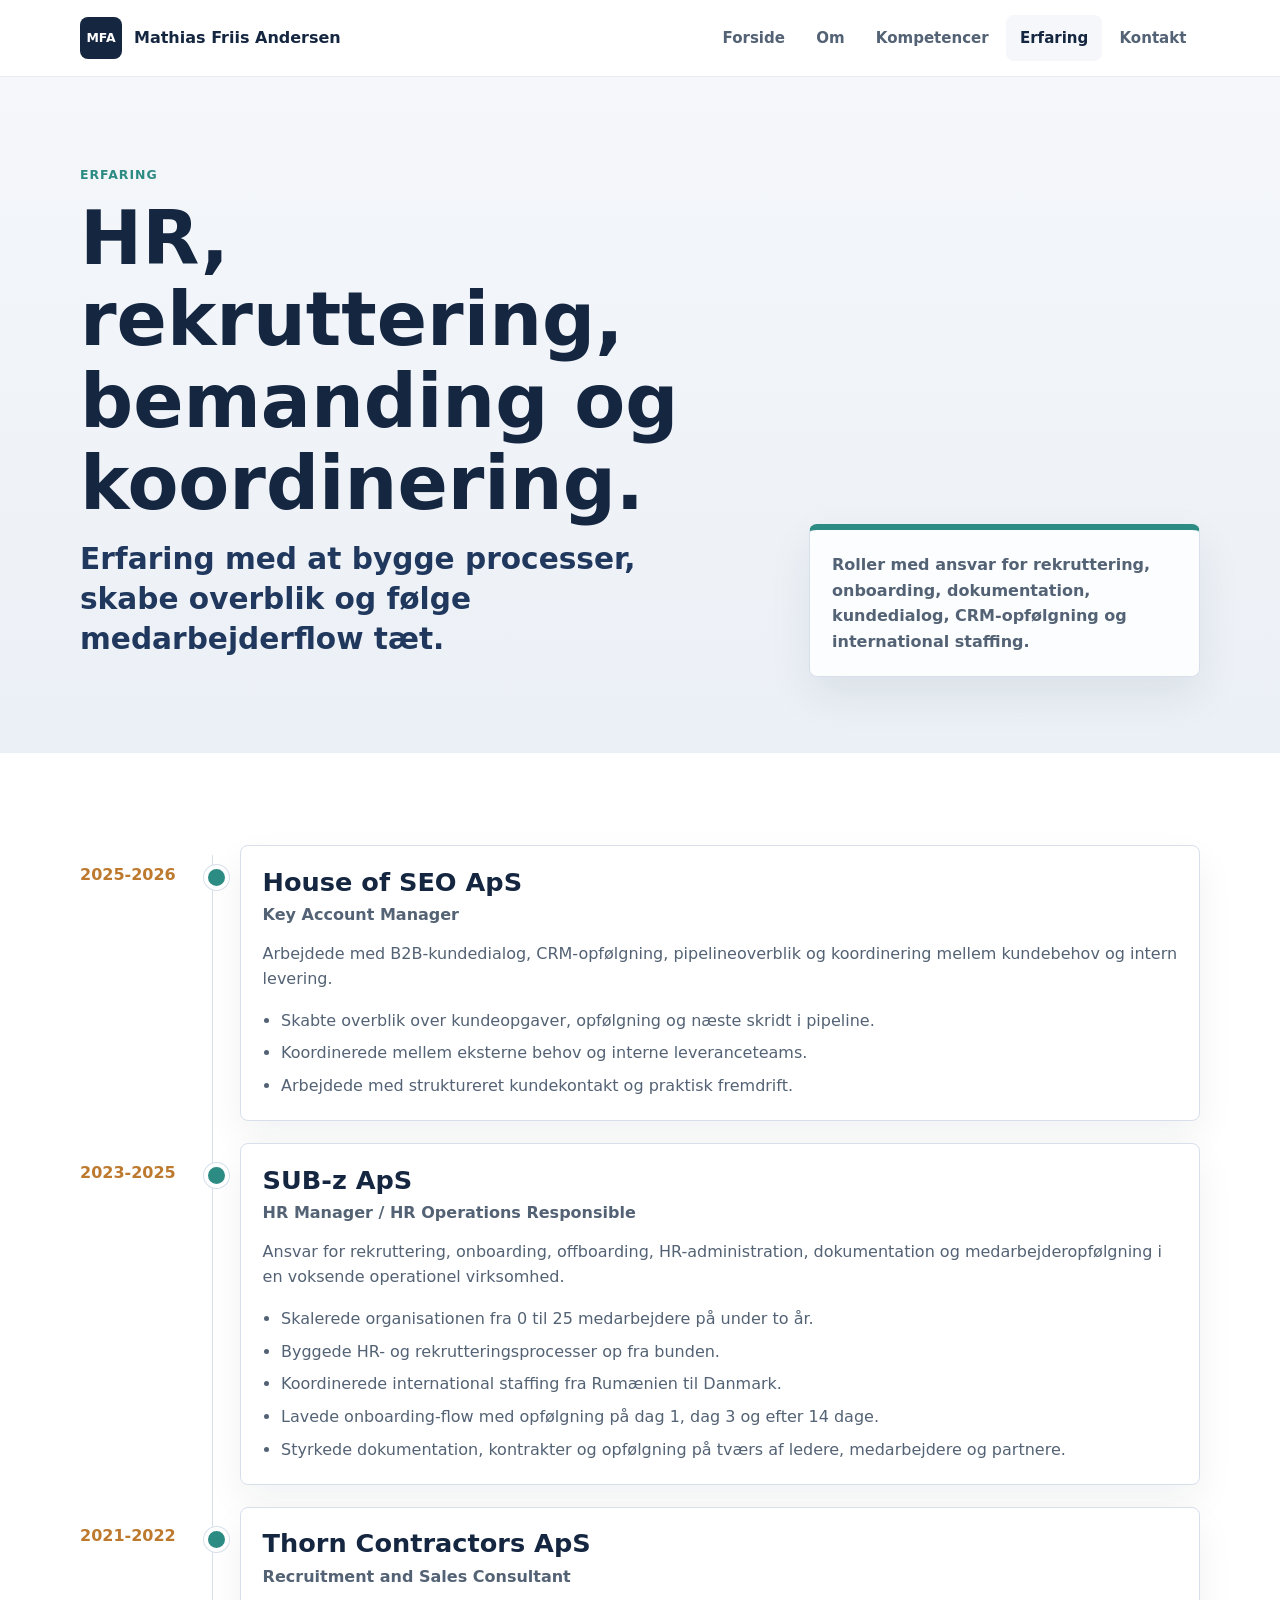
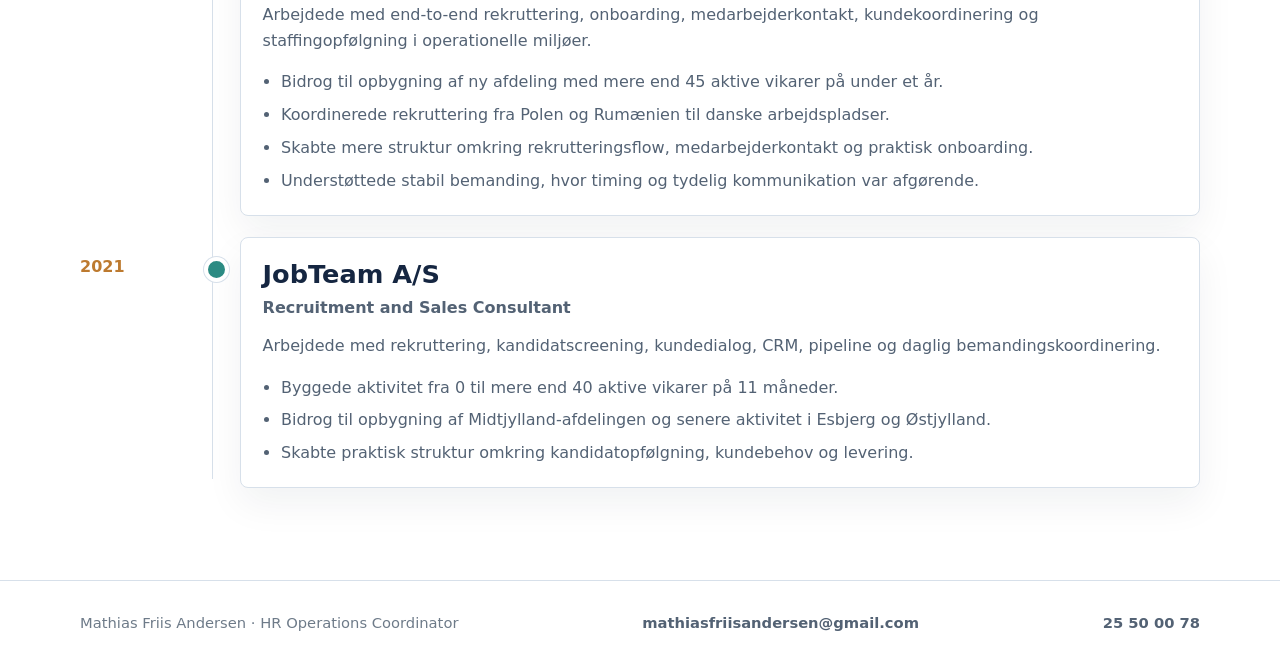
==== erfaring.html @ 8d1782e9 "Initial personal profile website" ====
<!doctype html>
<html lang="da">
  <head>
    <meta charset="utf-8" />
    <meta name="viewport" content="width=device-width, initial-scale=1" />
    <title>Erfaring | Mathias Friis Andersen</title>
    <meta
      name="description"
      content="Erfaring for Mathias Friis Andersen inden for HR operations, rekruttering, onboarding, staffing, kundedialog og praktisk koordinering."
    />
    <script>
      document.documentElement.classList.add("js-enabled");
    </script>
    <link rel="stylesheet" href="style.css" />
  </head>
  <body data-page="erfaring">
    <header class="site-header" data-site-header>
      <nav class="nav" aria-label="Primær navigation">
        <a class="brand" href="index.html" aria-label="Mathias Friis Andersen">
          <span class="brand-mark">MFA</span>
          <span class="brand-text">Mathias Friis Andersen</span>
        </a>

        <button class="nav-toggle" type="button" aria-expanded="false" aria-controls="site-menu" data-nav-toggle>
          <span></span>
          <span></span>
          <span></span>
          <span class="sr-only">Åbn menu</span>
        </button>

        <div class="nav-links" id="site-menu" data-nav-menu>
          <a href="index.html" data-page-link="home">Forside</a>
          <a href="om.html" data-page-link="om">Om</a>
          <a href="kompetencer.html" data-page-link="kompetencer">Kompetencer</a>
          <a href="erfaring.html" data-page-link="erfaring">Erfaring</a>
          <a href="kontakt.html" data-page-link="kontakt">Kontakt</a>
        </div>
      </nav>
    </header>

    <main>
      <section class="page-hero section-band">
        <div class="container page-hero-grid">
          <div class="reveal">
            <p class="eyebrow">Erfaring</p>
            <h1>HR, rekruttering, bemanding og koordinering.</h1>
            <p class="hero-lead">
              Erfaring med at bygge processer, skabe overblik og følge medarbejderflow tæt.
            </p>
          </div>
          <div class="page-hero-note reveal">
            <p>
              Roller med ansvar for rekruttering, onboarding, dokumentation, kundedialog,
              CRM-opfølgning og international staffing.
            </p>
          </div>
        </div>
      </section>

      <section class="section">
        <div class="container">
          <div class="timeline timeline-wide">
            <article class="timeline-item reveal">
              <div class="timeline-date">2025-2026</div>
              <div class="timeline-content">
                <h2>House of SEO ApS</h2>
                <p class="role">Key Account Manager</p>
                <p>
                  Arbejdede med B2B-kundedialog, CRM-opfølgning, pipelineoverblik og koordinering
                  mellem kundebehov og intern levering.
                </p>
                <ul>
                  <li>Skabte overblik over kundeopgaver, opfølgning og næste skridt i pipeline.</li>
                  <li>Koordinerede mellem eksterne behov og interne leveranceteams.</li>
                  <li>Arbejdede med struktureret kundekontakt og praktisk fremdrift.</li>
                </ul>
              </div>
            </article>

            <article class="timeline-item reveal">
              <div class="timeline-date">2023-2025</div>
              <div class="timeline-content">
                <h2>SUB-z ApS</h2>
                <p class="role">HR Manager / HR Operations Responsible</p>
                <p>
                  Ansvar for rekruttering, onboarding, offboarding, HR-administration,
                  dokumentation og medarbejderopfølgning i en voksende operationel virksomhed.
                </p>
                <ul>
                  <li>Skalerede organisationen fra 0 til 25 medarbejdere på under to år.</li>
                  <li>Byggede HR- og rekrutteringsprocesser op fra bunden.</li>
                  <li>Koordinerede international staffing fra Rumænien til Danmark.</li>
                  <li>Lavede onboarding-flow med opfølgning på dag 1, dag 3 og efter 14 dage.</li>
                  <li>Styrkede dokumentation, kontrakter og opfølgning på tværs af ledere, medarbejdere og partnere.</li>
                </ul>
              </div>
            </article>

            <article class="timeline-item reveal">
              <div class="timeline-date">2021-2022</div>
              <div class="timeline-content">
                <h2>Thorn Contractors ApS</h2>
                <p class="role">Recruitment and Sales Consultant</p>
                <p>
                  Arbejdede med end-to-end rekruttering, onboarding, medarbejderkontakt,
                  kundekoordinering og staffingopfølgning i operationelle miljøer.
                </p>
                <ul>
                  <li>Bidrog til opbygning af ny afdeling med mere end 45 aktive vikarer på under et år.</li>
                  <li>Koordinerede rekruttering fra Polen og Rumænien til danske arbejdspladser.</li>
                  <li>Skabte mere struktur omkring rekrutteringsflow, medarbejderkontakt og praktisk onboarding.</li>
                  <li>Understøttede stabil bemanding, hvor timing og tydelig kommunikation var afgørende.</li>
                </ul>
              </div>
            </article>

            <article class="timeline-item reveal">
              <div class="timeline-date">2021</div>
              <div class="timeline-content">
                <h2>JobTeam A/S</h2>
                <p class="role">Recruitment and Sales Consultant</p>
                <p>
                  Arbejdede med rekruttering, kandidatscreening, kundedialog, CRM, pipeline
                  og daglig bemandingskoordinering.
                </p>
                <ul>
                  <li>Byggede aktivitet fra 0 til mere end 40 aktive vikarer på 11 måneder.</li>
                  <li>Bidrog til opbygning af Midtjylland-afdelingen og senere aktivitet i Esbjerg og Østjylland.</li>
                  <li>Skabte praktisk struktur omkring kandidatopfølgning, kundebehov og levering.</li>
                </ul>
              </div>
            </article>
          </div>
        </div>
      </section>
    </main>

    <footer class="footer">
      <div class="container footer-inner">
        <span>Mathias Friis Andersen · HR Operations Coordinator</span>
        <a href="mailto:mathiasfriisandersen@gmail.com">mathiasfriisandersen@gmail.com</a>
        <a href="tel:+4525500078">25 50 00 78</a>
      </div>
    </footer>

    <script src="script.js"></script>
  </body>
</html>
---- style.css ----
:root {
  --ink: #102033;
  --navy: #152641;
  --navy-2: #20385d;
  --slate: #536274;
  --muted: #6e7b89;
  --paper: #f5f7fa;
  --soft: #e8eef5;
  --line: #d7e0ea;
  --white: #ffffff;
  --teal: #2c8b83;
  --teal-soft: #dff2ef;
  --amber: #bd7a2f;
  --shadow: 0 24px 70px rgba(16, 32, 51, 0.12);
  --radius: 8px;
  --container: 1120px;
  --header-height: 76px;
}

* {
  box-sizing: border-box;
}

html {
  scroll-behavior: smooth;
}

body {
  margin: 0;
  background: var(--white);
  color: var(--ink);
  font-family:
    Inter, ui-sans-serif, system-ui, -apple-system, BlinkMacSystemFont, "Segoe UI", sans-serif;
  line-height: 1.6;
  text-rendering: optimizeLegibility;
}

body.nav-open {
  overflow: hidden;
}

a {
  color: inherit;
  text-decoration: none;
}

p,
h1,
h2,
h3 {
  margin-top: 0;
}

ul {
  margin: 0;
  padding-left: 1.15rem;
}

li + li {
  margin-top: 0.45rem;
}

::selection {
  background: var(--teal-soft);
  color: var(--navy);
}

.sr-only {
  position: absolute;
  width: 1px;
  height: 1px;
  padding: 0;
  margin: -1px;
  overflow: hidden;
  clip: rect(0, 0, 0, 0);
  white-space: nowrap;
  border: 0;
}

.container {
  width: min(100% - 40px, var(--container));
  margin-inline: auto;
}

.site-header {
  position: sticky;
  top: 0;
  z-index: 20;
  background: rgba(255, 255, 255, 0.92);
  border-bottom: 1px solid rgba(215, 224, 234, 0.65);
  backdrop-filter: blur(18px);
  transition:
    box-shadow 180ms ease,
    background 180ms ease;
}

.site-header.is-scrolled {
  background: rgba(255, 255, 255, 0.97);
  box-shadow: 0 10px 34px rgba(16, 32, 51, 0.08);
}

.nav {
  width: min(100% - 40px, var(--container));
  min-height: var(--header-height);
  margin-inline: auto;
  display: flex;
  align-items: center;
  justify-content: space-between;
  gap: 1rem;
}

.brand {
  display: inline-flex;
  align-items: center;
  gap: 0.75rem;
  min-width: 0;
  font-weight: 750;
  color: var(--navy);
}

.brand-mark {
  width: 42px;
  height: 42px;
  display: inline-grid;
  place-items: center;
  flex: 0 0 auto;
  border-radius: var(--radius);
  background: var(--navy);
  color: var(--white);
  font-size: 0.78rem;
  letter-spacing: 0;
}

.brand-text {
  overflow: hidden;
  text-overflow: ellipsis;
  white-space: nowrap;
}

.nav-links {
  display: flex;
  align-items: center;
  gap: 0.25rem;
}

.nav-links a {
  position: relative;
  padding: 0.7rem 0.85rem;
  border-radius: var(--radius);
  color: var(--slate);
  font-size: 0.94rem;
  font-weight: 650;
  transition:
    background 160ms ease,
    color 160ms ease;
}

.nav-links a:hover,
.nav-links a.is-active {
  background: var(--paper);
  color: var(--navy);
}

.nav-toggle {
  width: 44px;
  height: 44px;
  display: none;
  place-items: center;
  border: 1px solid var(--line);
  border-radius: var(--radius);
  background: var(--white);
  cursor: pointer;
}

.nav-toggle span:not(.sr-only) {
  width: 18px;
  height: 2px;
  display: block;
  grid-area: 1 / 1;
  background: var(--navy);
  border-radius: 999px;
  transition:
    transform 180ms ease,
    opacity 180ms ease;
}

.nav-toggle span:nth-child(1) {
  transform: translateY(-6px);
}

.nav-toggle span:nth-child(3) {
  transform: translateY(6px);
}

.nav-toggle[aria-expanded="true"] span:nth-child(1) {
  transform: rotate(45deg);
}

.nav-toggle[aria-expanded="true"] span:nth-child(2) {
  opacity: 0;
}

.nav-toggle[aria-expanded="true"] span:nth-child(3) {
  transform: rotate(-45deg);
}

.section {
  padding: 92px 0;
  scroll-margin-top: calc(var(--header-height) + 24px);
}

.section-band {
  background:
    linear-gradient(180deg, rgba(245, 247, 250, 0.98), rgba(232, 238, 245, 0.78)),
    var(--paper);
}

.section-muted {
  background: var(--paper);
}

.hero {
  min-height: calc(100vh - var(--header-height));
  display: flex;
  align-items: center;
  padding: 78px 0 84px;
}

.page-hero {
  padding: 88px 0 76px;
}

.page-hero h1 {
  max-width: 900px;
  font-size: clamp(2.65rem, 5.8vw, 4.65rem);
}

.hero-grid {
  display: grid;
  grid-template-columns: minmax(0, 1fr) minmax(360px, 0.82fr);
  gap: 56px;
  align-items: center;
}

.page-hero-grid {
  display: grid;
  grid-template-columns: minmax(0, 1fr) minmax(320px, 0.58fr);
  gap: 56px;
  align-items: end;
}

.eyebrow {
  margin-bottom: 0.8rem;
  color: var(--teal);
  font-size: 0.78rem;
  font-weight: 800;
  letter-spacing: 0.08em;
  text-transform: uppercase;
}

h1,
h2,
h3 {
  color: var(--navy);
  line-height: 1.1;
  letter-spacing: 0;
}

h1 {
  max-width: 760px;
  margin-bottom: 1rem;
  font-size: clamp(3.1rem, 8vw, 5.9rem);
}

h2 {
  max-width: 820px;
  margin-bottom: 1rem;
  font-size: clamp(2rem, 4vw, 3.1rem);
}

h3 {
  margin-bottom: 0.35rem;
  font-size: 1.22rem;
}

.hero-lead {
  max-width: 660px;
  margin-bottom: 1.05rem;
  color: var(--navy-2);
  font-size: clamp(1.32rem, 2.5vw, 1.85rem);
  line-height: 1.35;
  font-weight: 730;
}

.hero-text,
.body-copy p,
.section-heading p + h2 + p,
.contact p {
  color: var(--slate);
}

.hero-text {
  max-width: 650px;
  margin-bottom: 2rem;
  font-size: 1.05rem;
}

.page-hero-note {
  padding: 1.35rem;
  border: 1px solid var(--line);
  border-top: 6px solid var(--teal);
  border-radius: var(--radius);
  background: rgba(255, 255, 255, 0.84);
  box-shadow: 0 18px 44px rgba(16, 32, 51, 0.08);
}

.page-hero-note p {
  margin-bottom: 0;
  color: var(--slate);
  font-weight: 650;
}

.hero-actions {
  display: flex;
  flex-wrap: wrap;
  gap: 0.9rem;
}

.btn {
  min-height: 48px;
  display: inline-flex;
  align-items: center;
  justify-content: center;
  gap: 0.45rem;
  padding: 0.78rem 1.15rem;
  border: 1px solid transparent;
  border-radius: var(--radius);
  font-weight: 800;
  line-height: 1.2;
  transition:
    transform 160ms ease,
    box-shadow 160ms ease,
    background 160ms ease,
    border-color 160ms ease;
}

.btn:hover {
  transform: translateY(-2px);
}

.btn-primary {
  background: var(--navy);
  color: var(--white);
  box-shadow: 0 16px 34px rgba(21, 38, 65, 0.24);
}

.btn-primary:hover {
  box-shadow: 0 20px 40px rgba(21, 38, 65, 0.28);
}

.btn-secondary {
  background: var(--white);
  border-color: var(--line);
  color: var(--navy);
}

.btn-secondary:hover {
  border-color: rgba(44, 139, 131, 0.45);
  box-shadow: 0 14px 30px rgba(16, 32, 51, 0.08);
}

.portrait-card {
  position: relative;
  min-height: 560px;
  display: grid;
  place-items: center;
  isolation: isolate;
}

.portrait-glow {
  position: absolute;
  inset: 12% 6% 8% 2%;
  z-index: -1;
  border-radius: 38% 34% 40% 32%;
  background:
    radial-gradient(circle at 35% 30%, rgba(44, 139, 131, 0.2), transparent 44%),
    linear-gradient(135deg, rgba(21, 38, 65, 0.14), rgba(189, 122, 47, 0.14));
  filter: blur(20px);
  opacity: 0.9;
}

.portrait-frame {
  width: min(100%, 410px);
  overflow: hidden;
  border: 1px solid rgba(215, 224, 234, 0.92);
  border-radius: var(--radius);
  background: rgba(255, 255, 255, 0.9);
  box-shadow: 0 28px 76px rgba(16, 32, 51, 0.16);
  animation: portraitFloat 7s ease-in-out infinite;
}

.portrait-media {
  position: relative;
  min-height: 456px;
  overflow: hidden;
  background:
    linear-gradient(160deg, rgba(21, 38, 65, 0.12), rgba(44, 139, 131, 0.12)),
    var(--paper);
}

.portrait-media img {
  width: 100%;
  height: 456px;
  display: block;
  object-fit: cover;
  object-position: center;
}

.portrait-fallback {
  position: absolute;
  inset: 0;
  display: none;
  place-items: center;
  background:
    linear-gradient(160deg, rgba(21, 38, 65, 0.94), rgba(32, 56, 93, 0.88)),
    var(--navy);
  color: var(--white);
  font-size: clamp(4rem, 10vw, 6.7rem);
  font-weight: 850;
}

.portrait-media.is-missing img {
  display: none;
}

.portrait-media.is-missing .portrait-fallback {
  display: grid;
}

.portrait-caption {
  padding: 1.1rem 1.2rem;
  border-top: 1px solid var(--line);
}

.portrait-caption span {
  display: block;
  color: var(--navy);
  font-weight: 850;
}

.portrait-caption p {
  margin: 0.25rem 0 0;
  color: var(--slate);
  font-weight: 650;
}

.portrait-label {
  position: absolute;
  z-index: 2;
  padding: 0.55rem 0.75rem;
  border: 1px solid rgba(215, 224, 234, 0.9);
  border-radius: var(--radius);
  background: rgba(255, 255, 255, 0.93);
  color: var(--navy);
  font-size: 0.84rem;
  font-weight: 850;
  box-shadow: 0 16px 34px rgba(16, 32, 51, 0.1);
  animation: labelDrift 8s ease-in-out infinite;
}

.label-one {
  top: 9%;
  left: 0;
}

.label-two {
  top: 22%;
  right: 0;
  animation-delay: -2s;
}

.label-three {
  bottom: 24%;
  left: 4%;
  animation-delay: -4s;
}

.label-four {
  right: 3%;
  bottom: 12%;
  animation-delay: -6s;
}

@keyframes portraitFloat {
  0%,
  100% {
    transform: translateY(0);
  }

  50% {
    transform: translateY(-10px);
  }
}

@keyframes labelDrift {
  0%,
  100% {
    transform: translateY(0);
  }

  50% {
    transform: translateY(-6px);
  }
}

.profile-signal {
  position: relative;
  overflow: hidden;
  border: 1px solid rgba(215, 224, 234, 0.92);
  border-radius: var(--radius);
  background: rgba(255, 255, 255, 0.88);
  box-shadow: var(--shadow);
}

.profile-signal::before {
  content: "";
  position: absolute;
  inset: 0;
  border-top: 6px solid var(--teal);
  pointer-events: none;
}

.signal-top {
  display: flex;
  justify-content: space-between;
  gap: 1rem;
  padding: 1.35rem 1.35rem 1.1rem;
  border-bottom: 1px solid var(--line);
}

.signal-label {
  color: var(--navy);
  font-weight: 820;
}

.signal-status {
  color: var(--muted);
  font-size: 0.86rem;
  text-align: right;
}

.metric-list {
  padding: 0.2rem 1.35rem;
}

.metric-row {
  display: grid;
  grid-template-columns: 96px minmax(0, 1fr);
  gap: 1rem;
  align-items: center;
  padding: 1.1rem 0;
  border-bottom: 1px solid var(--line);
}

.metric-row:last-child {
  border-bottom: 0;
}

.metric-value {
  color: var(--navy);
  font-size: 2.25rem;
  font-weight: 850;
  line-height: 1;
}

.metric-text {
  color: var(--slate);
  font-weight: 650;
}

.results-section {
  padding-top: 78px;
}

.metric-card-grid {
  display: grid;
  grid-template-columns: repeat(3, minmax(0, 1fr));
  gap: 1rem;
}

.metric-card {
  min-height: 180px;
  display: grid;
  align-content: center;
  gap: 0.85rem;
  padding: 1.35rem;
  border: 1px solid var(--line);
  border-radius: var(--radius);
  background: var(--white);
  box-shadow: 0 16px 38px rgba(16, 32, 51, 0.06);
}

.metric-card .metric-value {
  font-size: clamp(2.4rem, 5vw, 4.1rem);
}

.flow-strip {
  display: grid;
  grid-template-columns: repeat(3, 1fr);
  gap: 1px;
  margin: 0 1.35rem 1.25rem;
  overflow: hidden;
  border: 1px solid var(--line);
  border-radius: var(--radius);
  background: var(--line);
}

.flow-strip span {
  padding: 0.78rem 0.5rem;
  background: var(--paper);
  color: var(--navy);
  text-align: center;
  font-weight: 800;
}

.signal-map {
  width: calc(100% - 2.7rem);
  height: auto;
  display: block;
  margin: 0 1.35rem 1.35rem;
  border: 1px solid var(--line);
  border-radius: var(--radius);
  background: var(--white);
}

.node circle {
  fill: var(--navy);
}

.node text {
  fill: var(--white);
  font-size: 20px;
  font-weight: 800;
  text-anchor: middle;
  font-family: inherit;
}

.node.accent circle {
  fill: var(--amber);
}

.two-col {
  display: grid;
  grid-template-columns: 0.9fr 1.1fr;
  gap: 56px;
  align-items: start;
}

.content-grid {
  display: grid;
  grid-template-columns: 0.78fr 1.22fr;
  gap: 56px;
  align-items: start;
}

.section-heading {
  max-width: 830px;
  margin-bottom: 34px;
}

.body-copy {
  color: var(--slate);
  font-size: 1.05rem;
}

.body-copy p:last-child,
.contact p:last-child {
  margin-bottom: 0;
}

.skill-grid {
  display: grid;
  grid-template-columns: repeat(5, minmax(0, 1fr));
  gap: 0.75rem;
}

.skill-grid span {
  min-height: 70px;
  display: flex;
  align-items: center;
  padding: 0.9rem 1rem;
  border: 1px solid var(--line);
  border-radius: var(--radius);
  background: var(--white);
  color: var(--navy);
  font-weight: 750;
  box-shadow: 0 10px 26px rgba(16, 32, 51, 0.04);
}

.timeline {
  position: relative;
  display: grid;
  gap: 1.1rem;
}

.timeline::before {
  content: "";
  position: absolute;
  top: 0.6rem;
  bottom: 0.6rem;
  left: 132px;
  width: 1px;
  background: var(--line);
}

.timeline-item {
  position: relative;
  display: grid;
  grid-template-columns: 104px minmax(0, 1fr);
  gap: 56px;
}

.timeline-item::before {
  content: "";
  position: absolute;
  top: 1.25rem;
  left: 124px;
  width: 17px;
  height: 17px;
  border: 4px solid var(--white);
  border-radius: 50%;
  background: var(--teal);
  box-shadow: 0 0 0 1px var(--line);
}

.timeline-date {
  padding-top: 1.05rem;
  color: var(--amber);
  font-weight: 850;
}

.timeline-content,
.project-card,
.profile-grid div {
  border: 1px solid var(--line);
  border-radius: var(--radius);
  background: var(--white);
}

.timeline-content {
  padding: 1.35rem;
  box-shadow: 0 16px 38px rgba(16, 32, 51, 0.06);
}

.timeline-wide {
  gap: 1.35rem;
}

.timeline-content h2 {
  margin-bottom: 0.4rem;
  font-size: clamp(1.35rem, 2vw, 1.75rem);
}

.timeline-content p,
.timeline-content li {
  color: var(--slate);
}

.role {
  margin-bottom: 0.8rem;
  color: var(--teal);
  font-weight: 800;
}

.project-grid {
  display: grid;
  grid-template-columns: repeat(3, minmax(0, 1fr));
  gap: 1rem;
}

.project-card {
  min-height: 270px;
  padding: 1.35rem;
  display: flex;
  flex-direction: column;
  justify-content: space-between;
  box-shadow: 0 14px 34px rgba(16, 32, 51, 0.05);
}

.project-card p {
  margin-bottom: 0;
  color: var(--slate);
}

.text-link {
  display: inline-flex;
  width: fit-content;
  margin-top: 1.25rem;
  color: var(--teal);
  font-weight: 850;
}

.text-link:hover {
  color: var(--navy);
}

.card-index {
  width: 42px;
  height: 42px;
  display: inline-grid;
  place-items: center;
  margin-bottom: 1.2rem;
  border-radius: var(--radius);
  background: var(--teal-soft);
  color: var(--teal);
  font-weight: 850;
}

.profile-grid {
  display: grid;
  grid-template-columns: repeat(4, minmax(0, 1fr));
  gap: 1rem;
}

.profile-grid div {
  min-height: 190px;
  padding: 1.25rem;
  box-shadow: 0 14px 34px rgba(16, 32, 51, 0.04);
}

.profile-grid span {
  display: block;
  margin-bottom: 0.8rem;
  color: var(--navy);
  font-size: 1.12rem;
  font-weight: 850;
}

.profile-grid p {
  margin-bottom: 0;
  color: var(--slate);
}

.contact {
  padding: 86px 0;
}

.contact-page {
  min-height: calc(100vh - var(--header-height));
  display: flex;
  align-items: center;
}

.contact-grid {
  display: grid;
  grid-template-columns: 1fr minmax(320px, 0.8fr);
  gap: 56px;
  align-items: center;
}

.contact-list {
  display: grid;
  gap: 0.75rem;
}

.contact-list a,
.contact-list span {
  min-height: 56px;
  display: flex;
  align-items: center;
  padding: 0.9rem 1rem;
  border: 1px solid var(--line);
  border-radius: var(--radius);
  background: var(--white);
  color: var(--navy);
  font-weight: 760;
  overflow-wrap: anywhere;
  box-shadow: 0 12px 30px rgba(16, 32, 51, 0.05);
}

.contact-list a:hover {
  border-color: rgba(44, 139, 131, 0.5);
  color: var(--teal);
}

.footer {
  border-top: 1px solid var(--line);
  background: var(--white);
}

.footer-inner {
  min-height: 82px;
  display: flex;
  align-items: center;
  justify-content: space-between;
  gap: 1rem;
  color: var(--muted);
  font-size: 0.92rem;
}

.footer-inner a {
  color: var(--slate);
  font-weight: 700;
}

.footer-inner a:hover {
  color: var(--teal);
}

.reveal {
  opacity: 1;
  transform: none;
}

.js-enabled .reveal {
  opacity: 0;
  transform: translateY(18px);
  transition:
    opacity 600ms ease,
    transform 600ms ease;
}

.js-enabled .reveal.is-visible {
  opacity: 1;
  transform: translateY(0);
}

@media (prefers-reduced-motion: reduce) {
  *,
  *::before,
  *::after {
    scroll-behavior: auto !important;
    transition-duration: 0.01ms !important;
    animation-duration: 0.01ms !important;
    animation-iteration-count: 1 !important;
  }

  .js-enabled .reveal {
    opacity: 1;
    transform: none;
  }

  .portrait-frame,
  .portrait-label {
    animation: none;
  }
}

@media (max-width: 980px) {
  .hero-grid,
  .two-col,
  .content-grid,
  .page-hero-grid,
  .contact-grid {
    grid-template-columns: 1fr;
  }

  .hero {
    min-height: 0;
  }

  .page-hero-note {
    max-width: 680px;
  }

  .profile-signal {
    max-width: 680px;
  }

  .portrait-card {
    min-height: 520px;
    max-width: 680px;
  }

  .portrait-frame {
    width: min(100%, 390px);
  }

  .metric-card-grid {
    grid-template-columns: 1fr;
  }

  .skill-grid {
    grid-template-columns: repeat(2, minmax(0, 1fr));
  }

  .project-grid,
  .profile-grid {
    grid-template-columns: repeat(2, minmax(0, 1fr));
  }
}

@media (max-width: 760px) {
  :root {
    --header-height: 68px;
  }

  .container,
  .nav {
    width: min(100% - 28px, var(--container));
  }

  .brand-text {
    max-width: 190px;
  }

  .nav-toggle {
    display: grid;
  }

  .nav-links {
    position: fixed;
    z-index: 30;
    left: 14px;
    right: 14px;
    top: calc(var(--header-height) + 10px);
    display: grid;
    gap: 0.25rem;
    padding: 0.55rem;
    border: 1px solid var(--line);
    border-radius: var(--radius);
    background: var(--white);
    box-shadow: var(--shadow);
    opacity: 0;
    pointer-events: none;
    transform: translateY(-8px);
    transition:
      opacity 180ms ease,
      transform 180ms ease;
  }

  .nav-links.is-open {
    opacity: 1;
    pointer-events: auto;
    transform: translateY(0);
  }

  .nav-links a {
    padding: 0.95rem;
  }

  .section,
  .contact {
    padding: 66px 0;
  }

  .hero {
    padding: 56px 0 66px;
  }

  .portrait-card {
    min-height: auto;
    padding: 24px 0 8px;
  }

  .portrait-glow {
    inset: 10% 0 2%;
    filter: blur(18px);
  }

  .portrait-frame {
    width: min(100%, 362px);
  }

  .portrait-media {
    min-height: 390px;
  }

  .portrait-media img {
    height: 390px;
  }

  .portrait-label {
    position: relative;
    inset: auto;
    display: inline-flex;
    margin: 0.45rem 0.35rem 0 0;
    animation: none;
  }

  .portrait-card {
    display: block;
  }

  .portrait-card .portrait-label {
    vertical-align: top;
  }

  .metric-card {
    min-height: 150px;
  }

  .page-hero {
    padding: 58px 0 62px;
  }

  .page-hero h1 {
    font-size: clamp(2.25rem, 10.5vw, 3.45rem);
  }

  .contact-page {
    min-height: 0;
  }

  h1 {
    font-size: clamp(2.8rem, 14vw, 4.5rem);
  }

  .hero-actions {
    display: grid;
    grid-template-columns: 1fr;
  }

  .btn {
    width: 100%;
  }

  .signal-top,
  .metric-row {
    grid-template-columns: 1fr;
  }

  .signal-top {
    display: grid;
  }

  .signal-status {
    text-align: left;
  }

  .metric-row {
    gap: 0.4rem;
  }

  .metric-value {
    font-size: 2rem;
  }

  .signal-map {
    display: none;
  }

  .timeline::before {
    left: 8px;
  }

  .timeline-item {
    grid-template-columns: 1fr;
    gap: 0.55rem;
    padding-left: 34px;
  }

  .timeline-item::before {
    left: 0;
  }

  .timeline-date {
    padding-top: 0;
  }

  .skill-grid,
  .project-grid,
  .profile-grid {
    grid-template-columns: 1fr;
  }

  .project-card,
  .profile-grid div {
    min-height: 0;
  }

  .footer-inner {
    align-items: flex-start;
    justify-content: center;
    flex-direction: column;
    gap: 0.45rem;
    padding: 1.2rem 0;
  }
}

@media (max-width: 420px) {
  .brand-text {
    max-width: 150px;
  }

  .flow-strip {
    grid-template-columns: 1fr;
  }
}
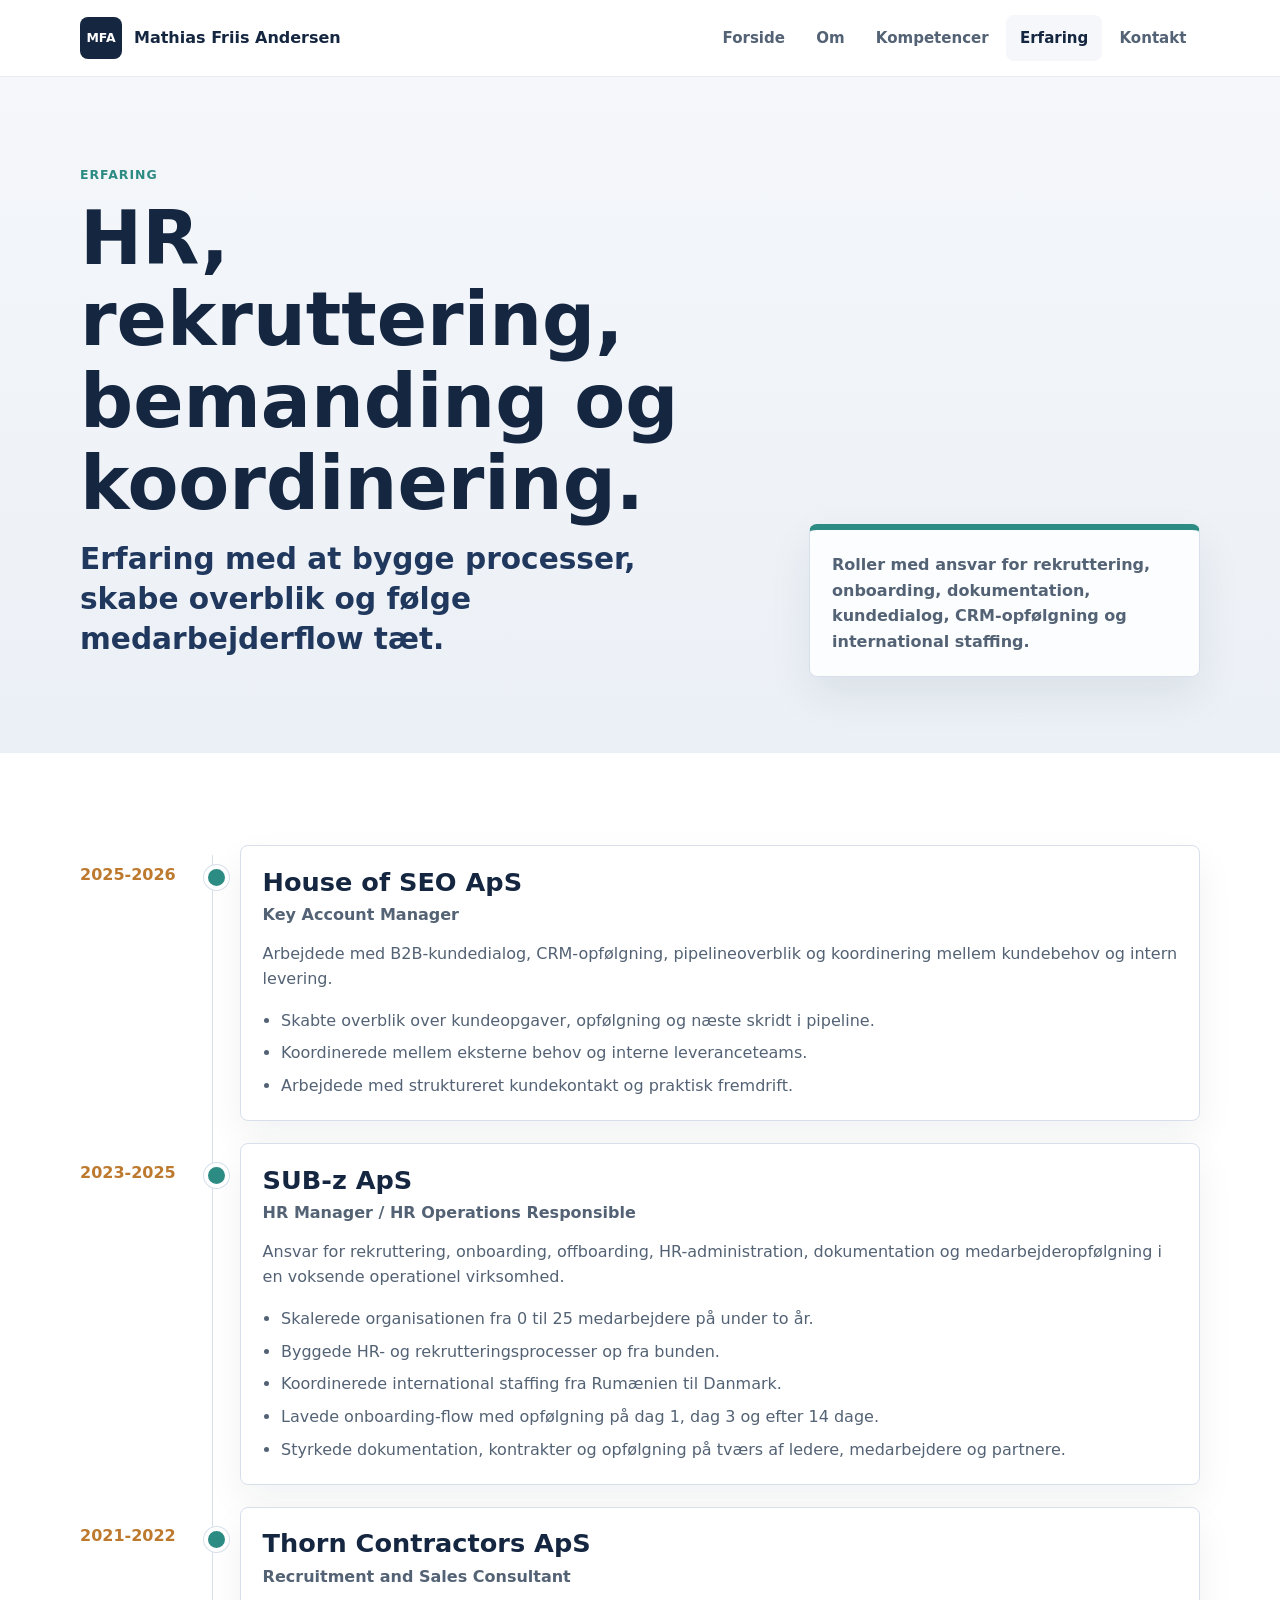
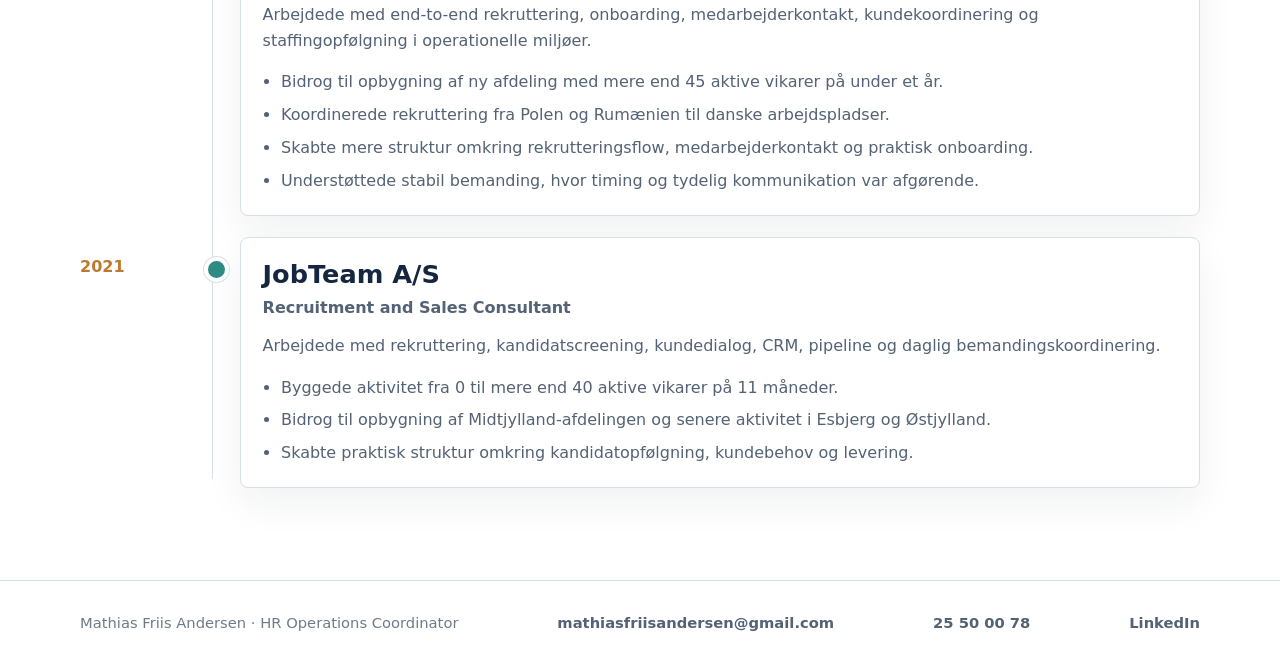
==== commit 3c5638e8: "Improve SEO metadata and mobile accessibility" ====
--- a/erfaring.html
+++ b/erfaring.html
@@ -3,11 +3,33 @@
   <head>
     <meta charset="utf-8" />
     <meta name="viewport" content="width=device-width, initial-scale=1" />
-    <title>Erfaring | Mathias Friis Andersen</title>
+    <title>Erfaring | HR operations og rekruttering | Mathias Friis Andersen</title>
     <meta
       name="description"
-      content="Erfaring for Mathias Friis Andersen inden for HR operations, rekruttering, onboarding, staffing, kundedialog og praktisk koordinering."
+      content="Erfaring for Mathias Friis Andersen inden for HR operations, rekruttering, onboarding, international staffing, kundedialog og koordinering."
     />
+    <link rel="canonical" href="https://mathiasfriisandersen-hue.github.io/mathias-friis-andersen-profil/erfaring.html" />
+    <link rel="icon" href="favicon.svg" type="image/svg+xml" />
+    <meta name="theme-color" content="#152641" />
+    <meta name="robots" content="index, follow" />
+    <meta property="og:type" content="profile" />
+    <meta property="og:locale" content="da_DK" />
+    <meta property="og:site_name" content="Mathias Friis Andersen" />
+    <meta property="og:title" content="Erfaring | HR operations og rekruttering | Mathias Friis Andersen" />
+    <meta
+      property="og:description"
+      content="Erfaring med HR operations, rekruttering, onboarding, international staffing, kundedialog og koordinering."
+    />
+    <meta property="og:url" content="https://mathiasfriisandersen-hue.github.io/mathias-friis-andersen-profil/erfaring.html" />
+    <meta property="og:image" content="https://mathiasfriisandersen-hue.github.io/mathias-friis-andersen-profil/assets/profilbillede.jpg" />
+    <meta property="og:image:width" content="960" />
+    <meta property="og:image:height" content="1200" />
+    <meta property="og:image:alt" content="Portræt af Mathias Friis Andersen" />
+    <meta name="twitter:card" content="summary_large_image" />
+    <meta name="twitter:title" content="Erfaring | HR operations og rekruttering | Mathias Friis Andersen" />
+    <meta name="twitter:description" content="Erfaring med HR operations, rekruttering, onboarding, international staffing, kundedialog og koordinering." />
+    <meta name="twitter:image" content="https://mathiasfriisandersen-hue.github.io/mathias-friis-andersen-profil/assets/profilbillede.jpg" />
+    <meta name="twitter:image:alt" content="Portræt af Mathias Friis Andersen" />
     <script>
       document.documentElement.classList.add("js-enabled");
     </script>
@@ -140,6 +162,7 @@
         <span>Mathias Friis Andersen · HR Operations Coordinator</span>
         <a href="mailto:mathiasfriisandersen@gmail.com">mathiasfriisandersen@gmail.com</a>
         <a href="tel:+4525500078">25 50 00 78</a>
+        <a href="https://www.linkedin.com/in/mathias-andersen-917873210" target="_blank" rel="noopener noreferrer">LinkedIn</a>
       </div>
     </footer>
 
--- a/style.css
+++ b/style.css
@@ -44,6 +44,12 @@
   text-decoration: none;
 }
 
+a:focus-visible,
+button:focus-visible {
+  outline: 3px solid rgba(44, 139, 131, 0.42);
+  outline-offset: 3px;
+}
+
 p,
 h1,
 h2,
@@ -401,6 +407,7 @@
 
 .portrait-media {
   position: relative;
+  aspect-ratio: 4 / 5;
   min-height: 456px;
   overflow: hidden;
   background:
@@ -410,7 +417,7 @@
 
 .portrait-media img {
   width: 100%;
-  height: 456px;
+  height: 100%;
   display: block;
   object-fit: cover;
   object-position: center;
@@ -804,6 +811,10 @@
   color: var(--navy);
 }
 
+.text-link:focus-visible {
+  color: var(--navy);
+}
+
 .card-index {
   width: 42px;
   height: 42px;
@@ -891,6 +902,7 @@
 .footer-inner {
   min-height: 82px;
   display: flex;
+  flex-wrap: wrap;
   align-items: center;
   justify-content: space-between;
   gap: 1rem;
@@ -1063,11 +1075,7 @@
   }
 
   .portrait-media {
-    min-height: 390px;
-  }
-
-  .portrait-media img {
-    height: 390px;
+    min-height: 0;
   }
 
   .portrait-label {
